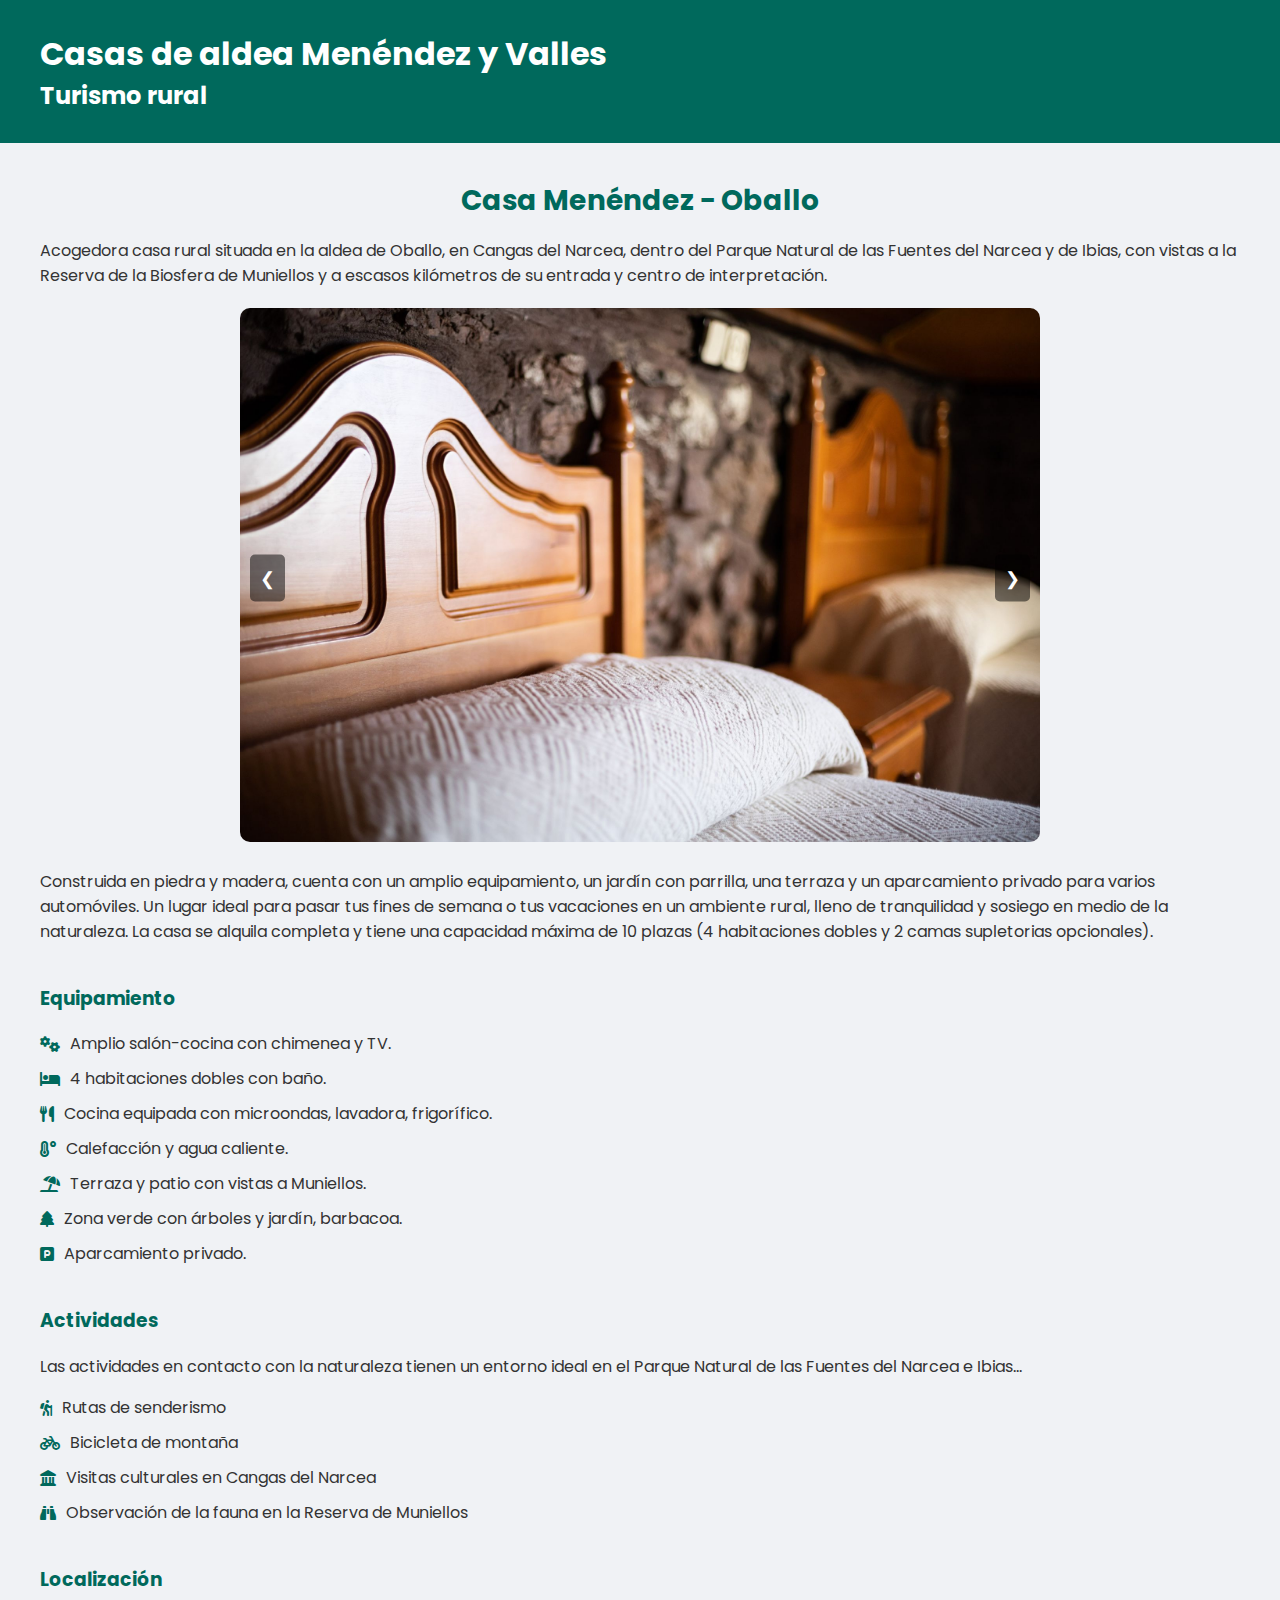
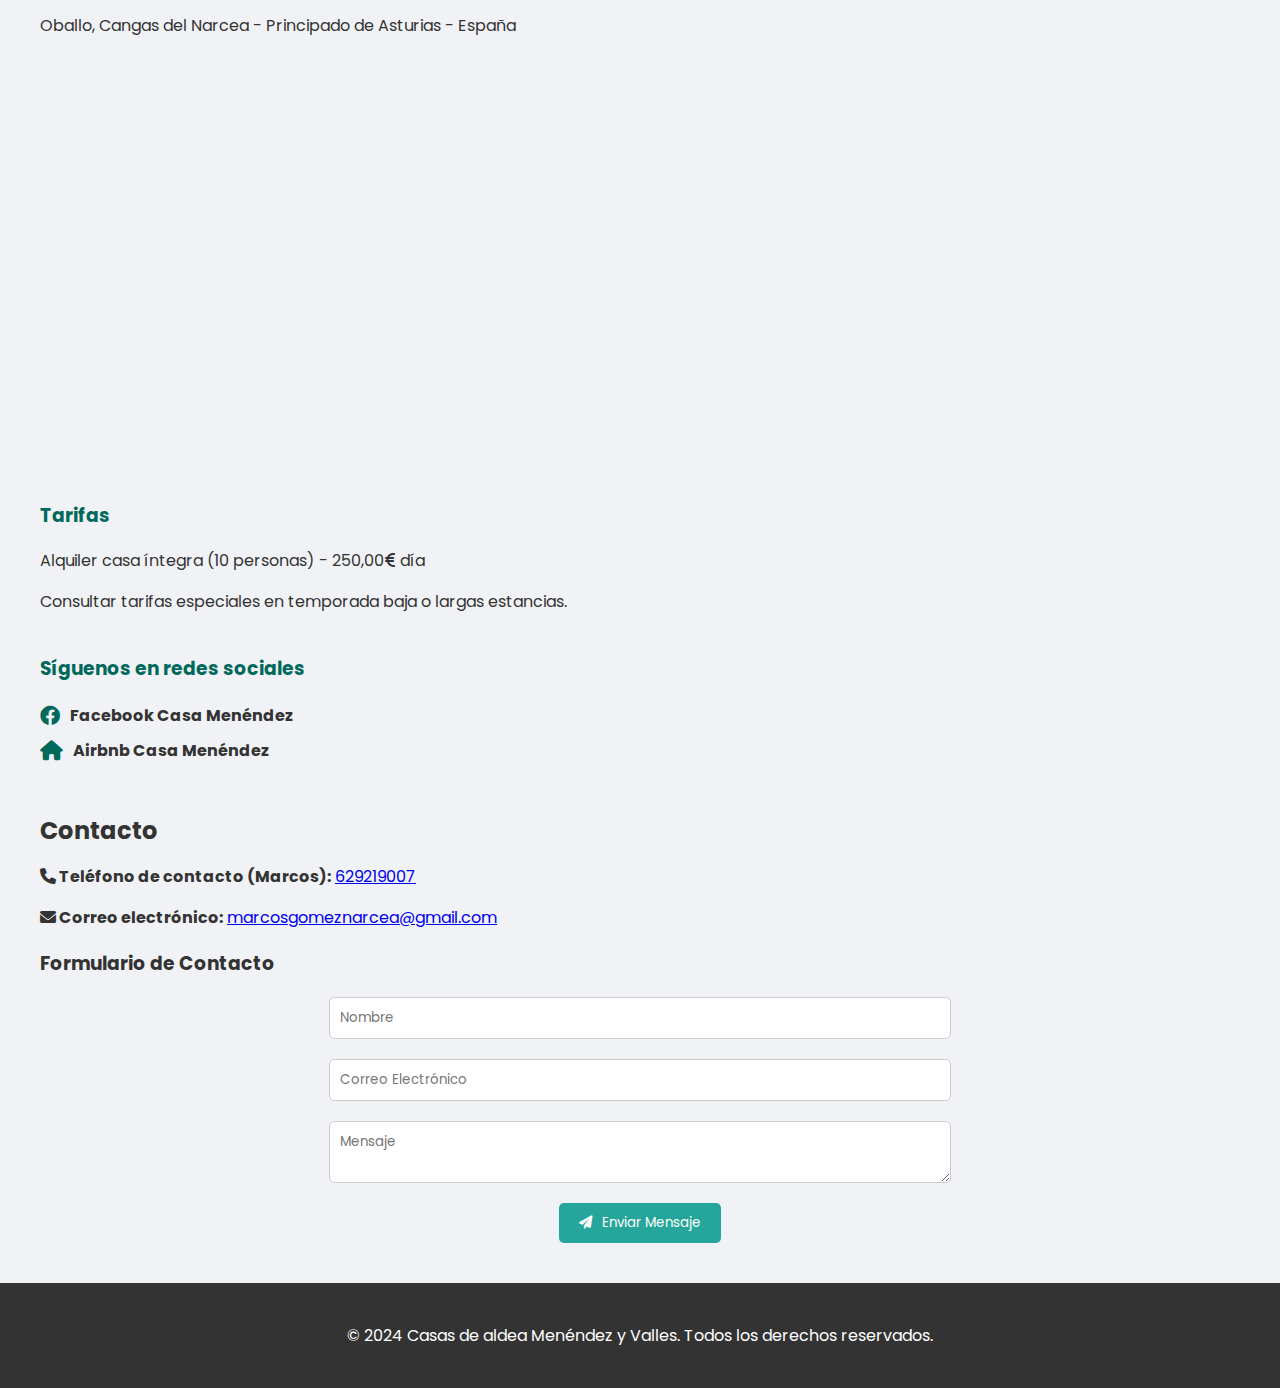
==== content.html @ 35667fd5 "fix" ====
<!DOCTYPE html>
<html lang="es">

<head>
    <meta charset="UTF-8">
    <meta name="viewport" content="width=device-width, initial-scale=1.0">
    <title>Casas de aldea Menéndez y Valles - Turismo rural</title>
    <meta name="description" content="Casas rurales para alquilar en Oballo y Villacibrán, en Cangas del Narcea. Disfruta de un ambiente rural con todas las comodidades.">
    <meta name="keywords" content="casa rural, Oballo, Villacibrán, Cangas del Narcea, alquiler rural, naturaleza, Asturias">
    <link rel="icon" href="favicon.png">
    <link href="https://fonts.googleapis.com/css2?family=Poppins:wght@400;700&display=swap" rel="stylesheet">
    <link href="https://cdnjs.cloudflare.com/ajax/libs/font-awesome/6.0.0-beta3/css/all.min.css" rel="stylesheet">
    <link rel="stylesheet" href="css/styles.css">
</head>

<body>
    <header>
        <div class="container">
            <div class="logo-container">
                <h1>Casas de aldea Menéndez y Valles</h1>
                <h2>Turismo rural</h2>
            </div>
            <div class="mobile-menu" id="mobile-menu">
                <div></div>
                <div></div>
                <div></div>
            </div>
            <nav>
                <ul id="menu-items">
                    <!-- El contenido del menú se gestionará dinámicamente en función de la casa seleccionada -->
                </ul>
            </nav>
        </div>
    </header>

    <main>
        <!-- Sección Casa Menéndez -->
        <div id="menendez" class="casa-section">
            <div class="container">
                <h2 id="menendez-title">Casa Menéndez - Oballo</h2>
                <div class="content-row">
                    <div class="text-column">
                        <p>Acogedora casa rural situada en la aldea de Oballo, en Cangas del Narcea, dentro del Parque Natural de las Fuentes del Narcea y de Ibias, con vistas a la Reserva de la Biosfera de Muniellos y a escasos kilómetros de su entrada y centro de interpretación.</p>
                    </div>
                </div>
                
                <div class="carousel">
                    <div class="carousel-container" id="carousel-container-menedez">
                        <!-- Aquí se generarán las imágenes del carrusel -->
                    </div>
                    <a class="prev" onclick="plusSlides(-1, 'carousel-container-menedez')">&#10094;</a>
                    <a class="next" onclick="plusSlides(1, 'carousel-container-menedez')">&#10095;</a>
                </div>
                
                <p>Construida en piedra y madera, cuenta con un amplio equipamiento, un jardín con parrilla, una terraza y un aparcamiento privado para varios automóviles. Un lugar ideal para pasar tus fines de semana o tus vacaciones en un ambiente rural, lleno de tranquilidad y sosiego en medio de la naturaleza. La casa se alquila completa y tiene una capacidad máxima de 10 plazas (4 habitaciones dobles y 2 camas supletorias opcionales).</p>
                
                <div id="menendez-equipamiento" class="features">
                    <h3>Equipamiento</h3>
                    <ul>
                        <li><i class="fas fa-cogs"></i> Amplio salón-cocina con chimenea y TV.</li>
                        <li><i class="fas fa-bed"></i> 4 habitaciones dobles con baño.</li>
                        <li><i class="fas fa-utensils"></i> Cocina equipada con microondas, lavadora, frigorífico.</li>
                        <li><i class="fas fa-temperature-high"></i> Calefacción y agua caliente.</li>
                        <li><i class="fas fa-umbrella-beach"></i> Terraza y patio con vistas a Muniellos.</li>
                        <li><i class="fas fa-tree"></i> Zona verde con árboles y jardín, barbacoa.</li>
                        <li><i class="fas fa-parking"></i> Aparcamiento privado.</li>
                    </ul>
                </div>

                <div id="menendez-actividades" class="activities">
                    <h3>Actividades</h3>
                    <p>Las actividades en contacto con la naturaleza tienen un entorno ideal en el Parque Natural de las Fuentes del Narcea e Ibias...</p>
                    <ul>
                        <li><i class="fas fa-hiking"></i> Rutas de senderismo</li>
                        <li><i class="fas fa-bicycle"></i> Bicicleta de montaña</li>
                        <li><i class="fas fa-landmark"></i> Visitas culturales en Cangas del Narcea</li>
                        <li><i class="fas fa-binoculars"></i> Observación de la fauna en la Reserva de Muniellos</li>
                    </ul>
                </div>

                <div id="menendez-localizacion" class="location">
                    <h3>Localización</h3>
                    <p>Oballo, Cangas del Narcea - Principado de Asturias - España</p>
                    <iframe src="https://www.google.com/maps/embed?pb=!1m18!1m12!1m3!1d2928.1229129235964!2d-6.751527024368169!3d43.05784231620326!2m3!1f0!2f0!3f0!3m2!1i1024!2i768!4f13.1!3m3!1m2!1s0xd303b3f39dcd737%3A0x3e4cf4392b2697a1!2sOballo%2C%2033800%20Cangas%20del%20Narcea%2C%20Asturias!5e0!3m2!1ses!2ses!4v1693117171398!5m2!1ses!2ses" width="100%" height="400" style="border:0;" allowfullscreen="" loading="lazy" referrerpolicy="no-referrer-when-downgrade"></iframe>
                </div>

                <div id="menendez-tarifas" class="tarifas">
                    <h3>Tarifas</h3>
                    <p>Alquiler casa íntegra (10 personas) - 250,00<i class="fas fa-euro-sign"></i> día</p>
                    <p>Consultar tarifas especiales en temporada baja o largas estancias.</p>
                </div>

                <div id="menendez-social" class="social-section">
                    <h3>Síguenos en redes sociales</h3>
                    <div class="social-icons">
                        <a href="https://www.facebook.com/share/HvLsZrA9XYrdtMqU/?mibextid=LQQJ4d" target="_blank"><i class="fab fa-facebook"></i> Facebook Casa Menéndez</a>
                        <a href="https://airbnb.com/h/menendezoballomuniellos" target="_blank"><i class="fas fa-home"></i> Airbnb Casa Menéndez</a>
                    </div>
                </div>

            </div>
        </div>

        <!-- Sección Casa Valles -->
        <div id="valles" class="casa-section" style="display: none;">
            <div class="container">
                <h2 id="valles-title">Casa Valles - Villacibrán</h2>
                <div class="content-row">
                    <div class="text-column">
                        <p>Acogedora casa rural situada en la aldea de Villacibrán...</p>
                    </div>
                </div>
                
                <div class="carousel">
                    <div class="carousel-container" id="carousel-container-valles">
                        <!-- Aquí se generarán las imágenes del carrusel -->
                    </div>
                    <a class="prev" onclick="plusSlides(-1, 'carousel-container-valles')">&#10094;</a>
                    <a class="next" onclick="plusSlides(1, 'carousel-container-valles')">&#10095;</a>
                </div>
                
                <p>Es un lugar ideal para pasar tus fines de semana de esquí...</p>

                <div id="valles-equipamiento" class="features">
                    <h3>Equipamiento</h3>
                    <ul>
                        <li><i class="fas fa-cogs"></i> Amplio salón-cocina con chimenea y TV.</li>
                        <li><i class="fas fa-bed"></i> 4 habitaciones dobles con baño.</li>
                        <li><i class="fas fa-utensils"></i> Cocina equipada con vitrocerámica, horno, frigorífico.</li>
                        <li><i class="fas fa-temperature-high"></i> Calefacción y agua caliente.</li>
                        <li><i class="fas fa-umbrella-beach"></i> Terraza y patio con vistas al Valle de Naviego.</li>
                        <li><i class="fas fa-tree"></i> Zona verde con árboles y jardín, barbacoa.</li>
                        <li><i class="fas fa-parking"></i> Aparcamiento privado y accesible para discapacitados.</li>
                    </ul>
                </div>

                <div id="valles-actividades" class="activities">
                    <h3>Actividades</h3>
                    <p>Las actividades en contacto con la naturaleza tienen un entorno ideal...</p>
                    <ul>
                        <li><i class="fas fa-hiking"></i> Rutas de senderismo</li>
                        <li><i class="fas fa-bicycle"></i> Bicicleta de montaña</li>
                        <li><i class="fas fa-landmark"></i> Visitas culturales en Cangas del Narcea</li>
                        <li><i class="fas fa-skiing"></i> Deportes de invierno en Leitariegos</li>
                    </ul>
                </div>

                <div id="valles-localizacion" class="location">
                    <h3>Localización</h3>
                    <p>Villacibrán, Cangas del Narcea - Principado de Asturias - España</p>
                    <iframe src="https://www.google.com/maps/embed?pb=!1m18!1m12!1m3!1d2928.086640396992!2d-6.650525724368219!3d43.06185461619382!2m3!1f0!2f0!3f0!3m2!1i1024!2i768!4f13.1!3m3!1m2!1s0xd30395ec9f173d9%3A0x8bb4b17183cb2cc8!2sVillacibr%C3%A1n%2C%2033800%20Cangas%20del%20Narcea%2C%20Asturias!5e0!3m2!1ses!2ses!4v1693117171398!5m2!1ses!2ses" width="100%" height="400" style="border:0;" allowfullscreen="" loading="lazy" referrerpolicy="no-referrer-when-downgrade"></iframe>
                </div>

                <div id="valles-tarifas" class="tarifas">
                    <h3>Tarifas</h3>
                    <p>Alquiler casa íntegra (10 personas) - 250,00<i class="fas fa-euro-sign"></i> día</p>
                    <p>Consultar tarifas especiales en temporada baja o largas estancias.</p>
                </div>

                <div id="valles-social" class="social-section">
                    <h3>Síguenos en redes sociales</h3>
                    <div class="social-icons">
                        <a href="https://www.facebook.com/profile.php?id=61551679962086" target="_blank"><i class="fab fa-facebook"></i> Facebook Casa Valles</a>
                        <a href="https://airbnb.com/h/vallescangasdelnarcealeitariegos" target="_blank"><i class="fas fa-home"></i> Airbnb Casa Valles</a>
                    </div>
                </div>

            </div>
        </div>

        <!-- Sección de Contacto -->
        <section id="contacto" class="section">
            <div class="container">
                <h2>Contacto</h2>
                <p><strong><i class="fas fa-phone"></i> Teléfono de contacto (Marcos):</strong> 
                    <a href="tel:+34629219007">629219007</a>
                </p>
                <p><strong><i class="fas fa-envelope"></i> Correo electrónico:</strong> 
                    <a href="mailto:marcosgomeznarcea@gmail.com">marcosgomeznarcea@gmail.com</a>
                </p>
                <h3>Formulario de Contacto</h3>
                <form action="https://formspree.io/f/marcosgomeznarcea@gmail.com" method="POST" class="contact-form">
                    <input type="text" name="name" placeholder="Nombre" required>
                    <input type="email" name="email" placeholder="Correo Electrónico" required>
                    <textarea name="message" placeholder="Mensaje" required></textarea>
                    <button type="submit" class="btn"><i class="fas fa-paper-plane"></i> Enviar Mensaje</button>
                </form>
            </div>
        </section>
    </main>

    <footer class="footer">
        <div class="container">
            <p>&copy; 2024 Casas de aldea Menéndez y Valles. Todos los derechos reservados.</p>
        </div>
    </footer>

    <script src="js/script.js"></script>
</body>

</html>
---- css/styles.css ----
/* General styles */
body {
    font-family: 'Poppins', sans-serif;
    background-color: #f0f2f5;
    color: #333;
    margin: 0;
    padding: 0;
}

.container {
    max-width: 1200px;
    margin: 0 auto;
    padding: 20px;
}

/* Header */
header {
    background-color: #00695c;
    color: white;
    padding: 10px 0;
    position: fixed;
    width: 100%;
    top: 0;
    z-index: 1000;
}

header .container {
    display: flex;
    justify-content: space-between;
    align-items: center;
}

.logo-container {
    text-align: left;
    flex: 1;
}

h1 {
    font-size: 32px; /* Tamaño más grande para h1 en versión desktop */
    margin: 0;
}

h2 {
    font-size: 24px; /* Tamaño más pequeño para h2 en versión desktop */
    margin: 0;
}

.logo {
    max-height: 50px;
    margin-bottom: 0;
}

header nav {
    flex: 1;
    display: flex;
    justify-content: flex-end;
}

header nav ul {
    list-style: none;
    display: flex;
    margin: 0;
    padding: 0;
}

header nav ul li {
    margin-left: 20px;
}

header nav ul li a {
    color: white;
    text-decoration: none;
    font-weight: bold;
}

/* Mobile menu */
.mobile-menu {
    display: none;
    flex-direction: column;
    cursor: pointer;
}

.mobile-menu div {
    width: 25px;
    height: 3px;
    background-color: white;
    margin: 4px 0;
}

/* Casa Section */
.casa-section {
    margin-top: 160px;
    scroll-margin-top: 80px;
}

.casa-section h2 {
    text-align: center;
    font-size: 28px;
    color: #00695c;
}

.casa-section .logo {
    display: block;
    margin: 0 auto;
}

.features,
.activities,
.location,
.tarifas {
    margin-top: 40px;
}

.features h3,
.activities h3,
.location h3,
.tarifas h3 {
    color: #00695c;
    text-align: left;
}

.features ul,
.activities ul {
    list-style: none;
    padding: 0;
}

.features ul li,
.activities ul li {
    margin-bottom: 10px;
    display: flex;
    align-items: center;
}

.features ul li i,
.activities ul li i {
    margin-right: 10px;
    color: #00695c;
}

/* Carousel */
.carousel {
    display: flex;
    justify-content: center;
    align-items: center;
    position: relative;
    width: 100%;
    max-width: 800px;
    margin: 20px auto;
    overflow: hidden;
}

.carousel-container {
    display: flex;
    transition: transform 0.5s ease;
}

.carousel-slide {
    min-width: 100%;
    transition: opacity 0.5s ease;
    text-align: center;
}

.carousel-image {
    width: 100%;
    height: auto;
    border-radius: 10px;
    cursor: pointer;
}

.carousel-image.fullscreen {
    width: auto;
    height: auto;
    max-width: 90%;
    max-height: 90vh;
    position: fixed;
    top: 50%;
    left: 50%;
    transform: translate(-50%, -50%);
    z-index: 10000;
    background-color: rgba(0, 0, 0, 0.9);
    padding: 20px;
    border-radius: 10px;
}

.prev, .next {
    position: absolute;
    top: 50%;
    transform: translateY(-50%);
    background-color: rgba(0, 0, 0, 0.5);
    color: white;
    border: none;
    padding: 10px;
    cursor: pointer;
    border-radius: 5px;
    font-size: 18px;
}

.prev:hover, .next:hover {
    background-color: rgba(0, 0, 0, 0.8);
}

.prev {
    left: 10px;
}

.next {
    right: 10px;
}

/* Contact Form */
.contact-form {
    max-width: 600px;
    margin: 0 auto;
    display: flex;
    flex-direction: column;
    align-items: center;
}

.contact-form input,
.contact-form textarea {
    width: 100%;
    padding: 10px;
    margin-bottom: 20px;
    border: 1px solid #ccc;
    border-radius: 5px;
    font-family: 'Poppins', sans-serif;
}

.contact-form button {
    background-color: #26a69a;
    color: white;
    padding: 10px 20px;
    border: none;
    border-radius: 5px;
    cursor: pointer;
    display: inline-flex;
    align-items: center;
    font-family: 'Poppins', sans-serif;
    transition: background-color 0.3s;
}

.contact-form button i {
    margin-right: 10px;
}

.contact-form button:hover {
    background-color: #80cbc4;
}

/* Footer */
.footer {
    background-color: #333;
    color: white;
    text-align: center;
    padding: 20px 0;
    margin-top: 20px;
}

.footer p {
    margin: 0;
}

/* Redes Sociales */
.social-section {
    margin-top: 40px;
}

.social-section h3 {
    color: #00695c;
    text-align: left;
    margin-bottom: 20px;
}

.social-icons {
    display: flex;
    flex-direction: column;
    align-items: flex-start;
}

.social-icons a {
    display: inline-flex;
    align-items: center;
    color: #333;
    text-decoration: none;
    margin-bottom: 10px;
    font-weight: bold;
    font-size: 16px;
}

.social-icons a i {
    font-size: 20px;
    margin-right: 10px;
    color: #00695c;
}

.social-icons a:hover i {
    color: #004d40;
}

/* Responsive Design */
@media (max-width: 768px) {

    h1 {
        font-size: 20px; /* Tamaño de fuente para h1 */
        margin-top: 0; /* Elimina el margen superior */
        padding-top: 0px; /* Reduce el padding superior */
    }

    h2 {
        font-size: 17px; /* Tamaño de fuente para h2 */
        margin-top: 0px; /* Reducir margen superior */
        margin-bottom: 5px; /* Reducir margen inferior */
    }
    .casa-section h2 {
        font-size: 25px;
    }

    .container {
        padding-top: 20px; /* Ajusta el padding-top si es necesario */
    }

    .casa-section {
        margin-top: 200px; /* Ajusta el margen superior de las secciones para evitar superposición */
    }

    .mobile-menu {
        display: flex;
    }

    header .container {
        flex-direction: column;
        align-items: flex-start;
    }

    header nav ul {
        display: none;
        flex-direction: column;
        width: 100%;
        background-color: #004d40;
        padding: 10px 0;
    }

    header.nav-active nav ul {
        display: flex;
    }

    header nav ul li {
        margin-left: 0;
        text-align: left;
        padding: 10px 20px;
    }

    header.nav-active {
        background-color: rgba(0, 0, 0, 0.8);
    }

    header.nav-active nav ul li a {
        color: white;
    }

    /* Aumenta el espacio superior en la versión móvil para evitar que los títulos se solapen con el menú */
    .casa-section {
        margin-top: 180px;
    }

    /* Ajuste para el h3 de la sección de contacto */
    .section h3 {
        color: #00695c;
        text-align: left;
        margin-top: 40px;
    }

    /* Padding bottom para la sección de contacto */
    #contacto {
        padding-bottom: 40px; /* Añade espacio en la parte inferior de la sección */
    }

    /* Redes Sociales */
    .social-icons {
        flex-direction: column;
        align-items: flex-start;
    }
}
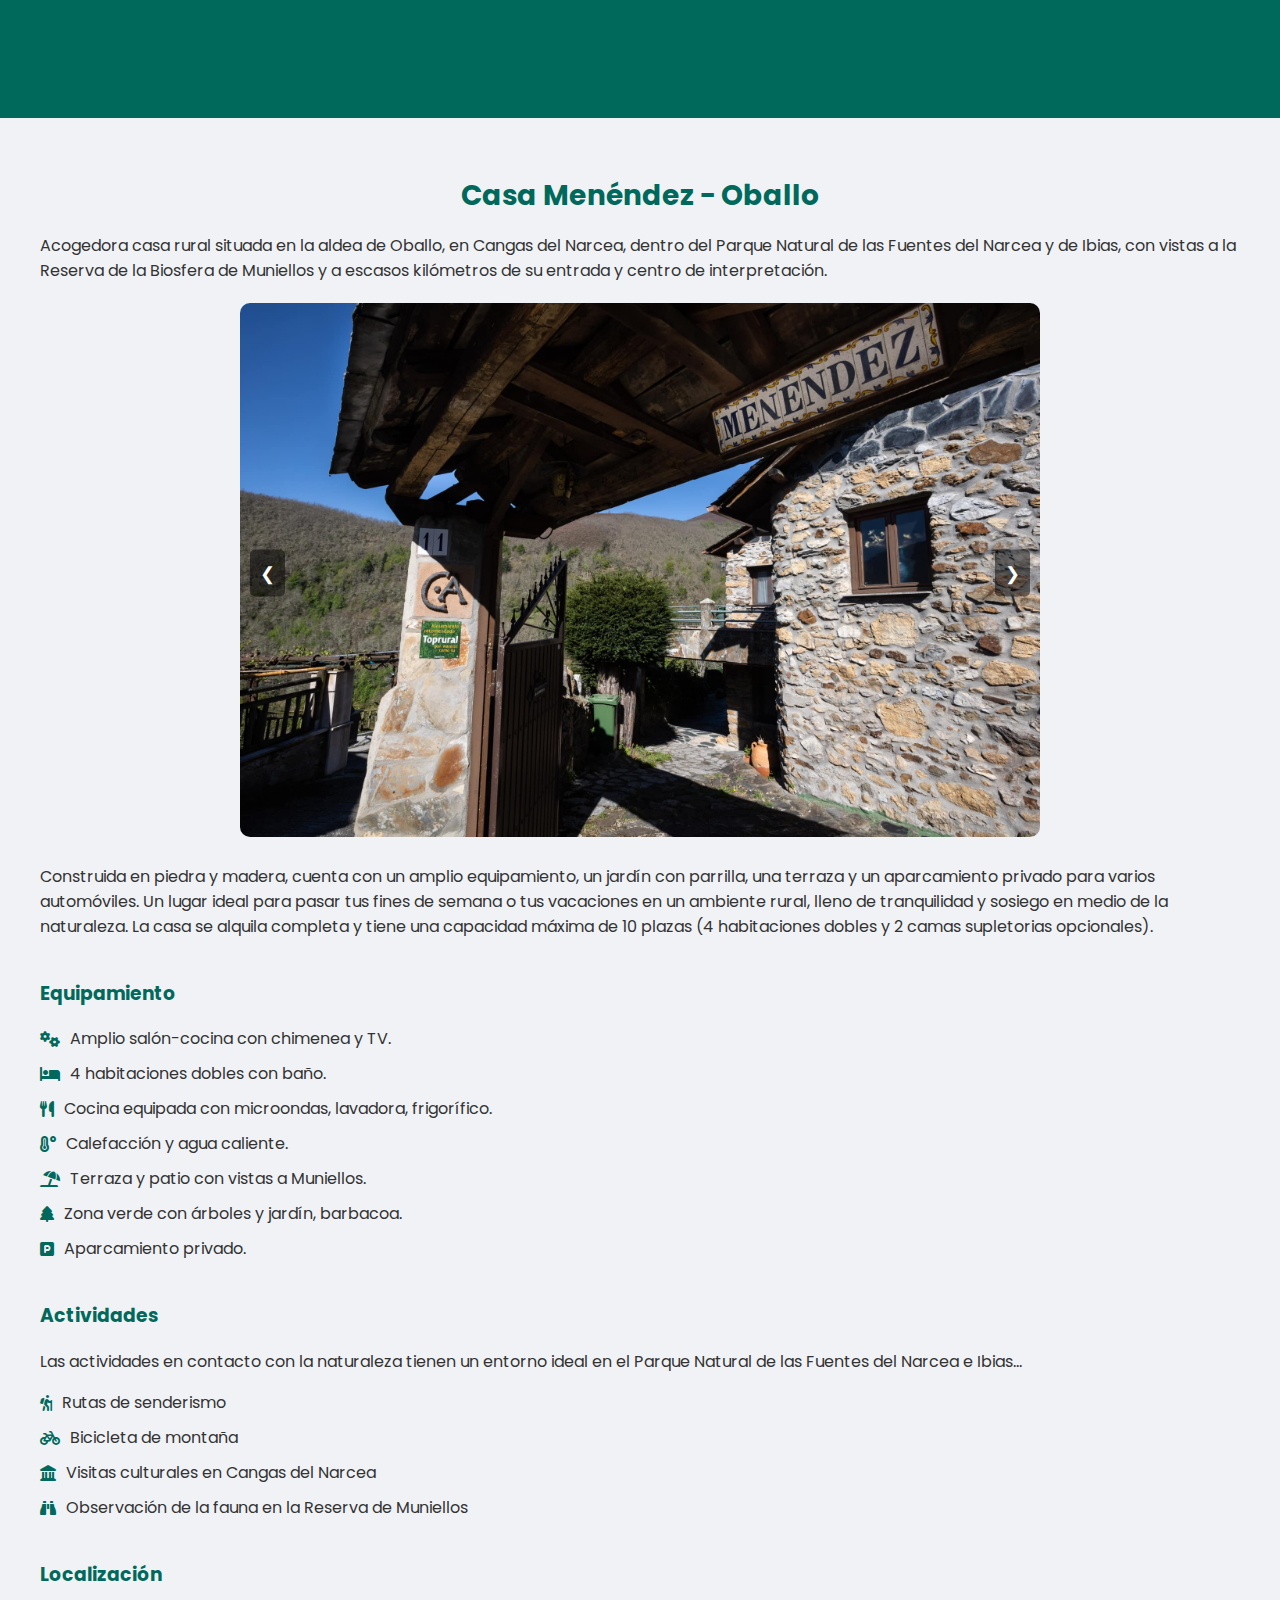
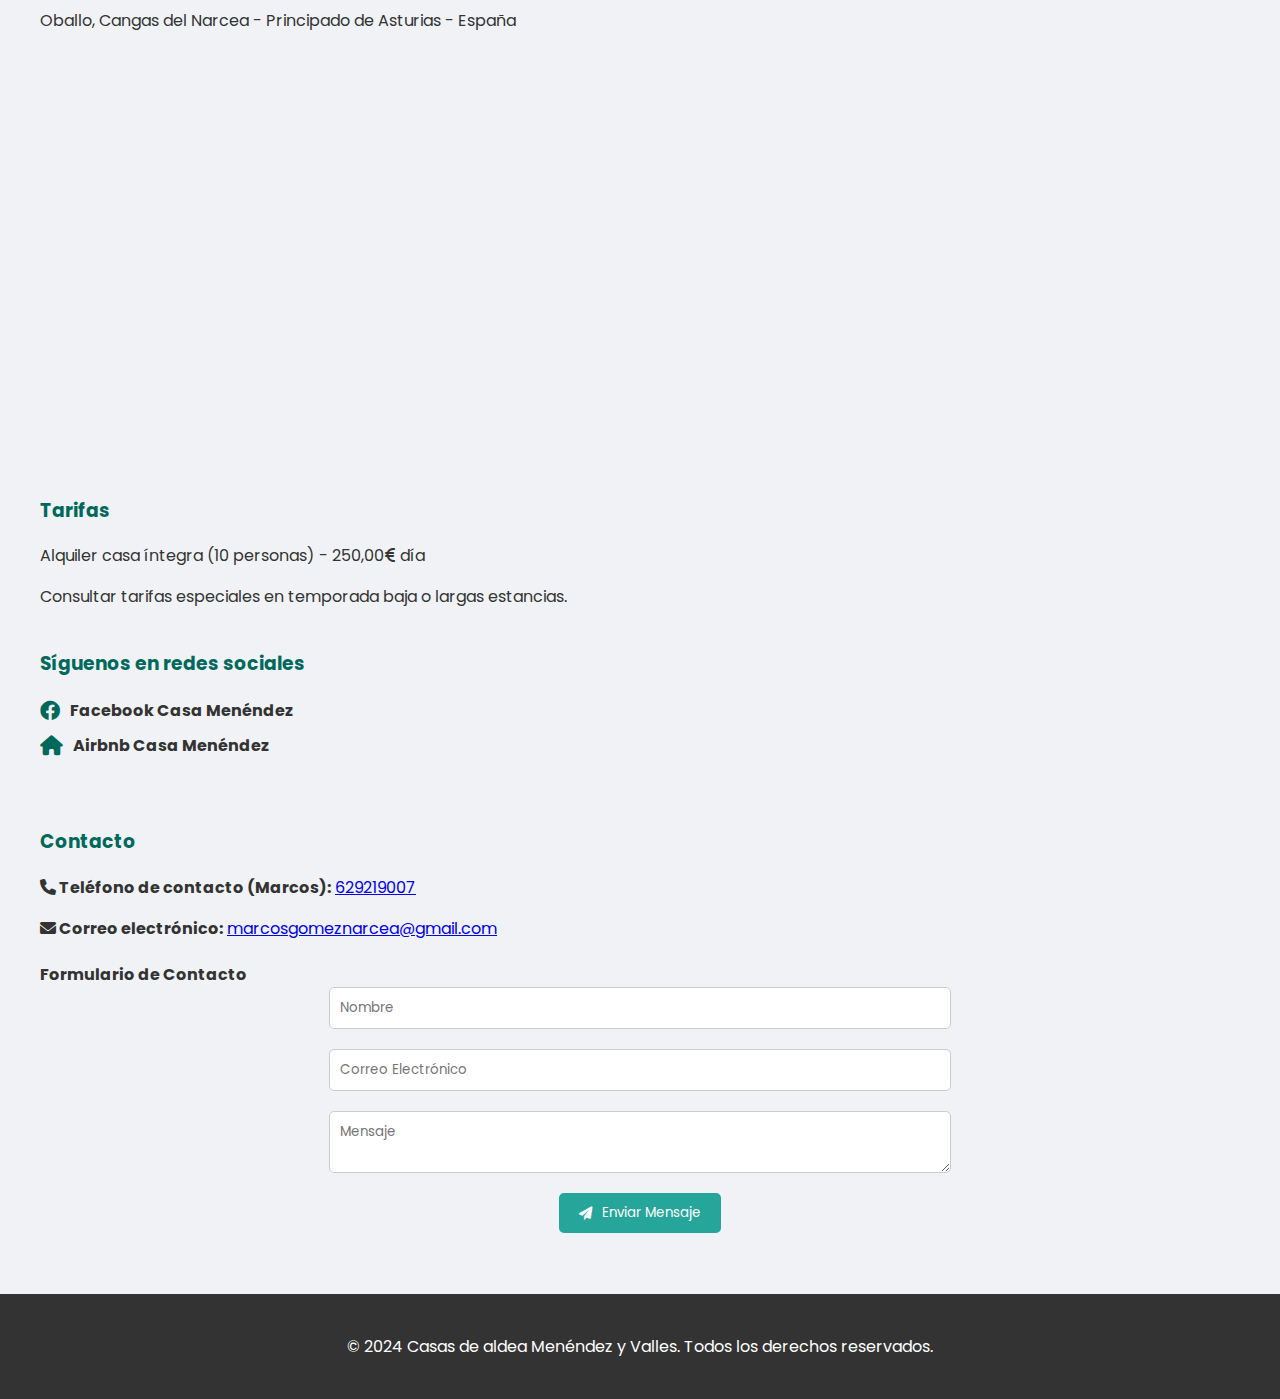
==== commit 4d7ebf5e: "fix" ====
--- a/content.html
+++ b/content.html
@@ -15,6 +15,12 @@
 
 <body>
     <header>
+        <div class="video-container">
+            <video autoplay muted loop playsinline>
+                <source src="fondo.mp4" type="video/mp4">
+                Your browser does not support the video tag.
+            </video>
+        </div>
         <div class="container">
             <div class="logo-container">
                 <h1>Casas de aldea Menéndez y Valles</h1>
@@ -32,6 +38,7 @@
             </nav>
         </div>
     </header>
+    
 
     <main>
         <!-- Sección Casa Menéndez -->
@@ -171,14 +178,14 @@
         <!-- Sección de Contacto -->
         <section id="contacto" class="section">
             <div class="container">
-                <h2>Contacto</h2>
+                <h3>Contacto</h3>
                 <p><strong><i class="fas fa-phone"></i> Teléfono de contacto (Marcos):</strong> 
                     <a href="tel:+34629219007">629219007</a>
                 </p>
                 <p><strong><i class="fas fa-envelope"></i> Correo electrónico:</strong> 
                     <a href="mailto:marcosgomeznarcea@gmail.com">marcosgomeznarcea@gmail.com</a>
                 </p>
-                <h3>Formulario de Contacto</h3>
+                <h4>Formulario de Contacto</h>
                 <form action="https://formspree.io/f/marcosgomeznarcea@gmail.com" method="POST" class="contact-form">
                     <input type="text" name="name" placeholder="Nombre" required>
                     <input type="email" name="email" placeholder="Correo Electrónico" required>
--- a/css/styles.css
+++ b/css/styles.css
@@ -17,7 +17,7 @@
 header {
     background-color: #00695c;
     color: white;
-    padding: 10px 0;
+    padding: 5px 0; /* Reducido el padding superior e inferior */
     position: fixed;
     width: 100%;
     top: 0;
@@ -26,34 +26,34 @@
 
 header .container {
     display: flex;
-    justify-content: space-between;
-    align-items: center;
+    justify-content: flex-start; /* Alinea el contenido al inicio */
+    align-items: flex-start; /* Alinea los elementos en la parte superior */
+    padding: 0 20px; /* Añade padding lateral para separar el menú del borde */
 }
 
 .logo-container {
     text-align: left;
-    flex: 1;
+    flex: 2; /* Aumenta el espacio para el logo */
+    margin-top: 10px; /* Añade margen superior al logo */
 }
 
 h1 {
-    font-size: 32px; /* Tamaño más grande para h1 en versión desktop */
+    font-size: 28px; /* Disminuye el tamaño del h1 */
     margin: 0;
 }
 
 h2 {
-    font-size: 24px; /* Tamaño más pequeño para h2 en versión desktop */
+    font-size: 20px; /* Disminuye el tamaño del h2 */
     margin: 0;
-}
-
-.logo {
-    max-height: 50px;
-    margin-bottom: 0;
+    margin-top: 5px; /* Añade margen superior */
 }
 
 header nav {
-    flex: 1;
+    flex: 3; /* Reduce el espacio del menú para dar más espacio al logo */
     display: flex;
     justify-content: flex-end;
+    align-items: flex-start;
+    margin-top: 5px; /* Añade margen superior al menú */
 }
 
 header nav ul {
@@ -64,13 +64,14 @@
 }
 
 header nav ul li {
-    margin-left: 20px;
+    margin-left: 15px; /* Reduce el espacio entre elementos del menú */
 }
 
 header nav ul li a {
     color: white;
     text-decoration: none;
     font-weight: bold;
+    font-size: small;
 }
 
 /* Mobile menu */
@@ -89,7 +90,7 @@
 
 /* Casa Section */
 .casa-section {
-    margin-top: 160px;
+    margin-top: 150px; /* Ajuste del margen superior para más espacio */
     scroll-margin-top: 80px;
 }
 
@@ -298,30 +299,35 @@
     color: #004d40;
 }
 
+.container h3{
+    color: #00695c;
+    text-align: left;
+}
+
 /* Responsive Design */
 @media (max-width: 768px) {
 
     h1 {
-        font-size: 20px; /* Tamaño de fuente para h1 */
-        margin-top: 0; /* Elimina el margen superior */
-        padding-top: 0px; /* Reduce el padding superior */
+        font-size: 20px;
+        margin-top: 0;
+        padding-top: 0px;
     }
 
     h2 {
-        font-size: 17px; /* Tamaño de fuente para h2 */
-        margin-top: 0px; /* Reducir margen superior */
-        margin-bottom: 5px; /* Reducir margen inferior */
+        font-size: 17px;
+        margin-top: 0px;
+        margin-bottom: 5px;
     }
     .casa-section h2 {
         font-size: 25px;
     }
 
     .container {
-        padding-top: 20px; /* Ajusta el padding-top si es necesario */
+        padding-top: 20px;
     }
 
     .casa-section {
-        margin-top: 200px; /* Ajusta el margen superior de las secciones para evitar superposición */
+        margin-top: 200px;
     }
 
     .mobile-menu {
@@ -359,26 +365,120 @@
         color: white;
     }
 
-    /* Aumenta el espacio superior en la versión móvil para evitar que los títulos se solapen con el menú */
     .casa-section {
         margin-top: 180px;
     }
 
-    /* Ajuste para el h3 de la sección de contacto */
     .section h3 {
         color: #00695c;
         text-align: left;
         margin-top: 40px;
     }
 
-    /* Padding bottom para la sección de contacto */
     #contacto {
-        padding-bottom: 40px; /* Añade espacio en la parte inferior de la sección */
-    }
-
-    /* Redes Sociales */
+        padding-bottom: 40px;
+    }
+
+    .container h3{
+        color: #00695c;
+        text-align: left;
+    }
+
     .social-icons {
         flex-direction: column;
         align-items: flex-start;
     }
 }
+
+@keyframes fadeInLeft {
+    0% {
+        opacity: 0;
+        transform: translateX(-100px) scale(0.8);
+    }
+    100% {
+        opacity: 1;
+        transform: translateX(0) scale(1);
+    }
+}
+
+.logo-container h1 {
+    animation: fadeInLeft 1.5s ease-in-out forwards;
+    opacity: 0; /* Inicia la animación con el texto invisible */
+}
+
+@media (max-width: 768px) {
+    .logo-container h1 {
+        font-size: 20px;
+        animation: fadeInLeft 1s ease-in-out forwards; /* Ajuste para dispositivos móviles */
+    }
+}
+
+
+@keyframes fadeInRight {
+    0% {
+        opacity: 0;
+        transform: translateX(100px) scale(0.8);
+    }
+    100% {
+        opacity: 1;
+        transform: translateX(0) scale(1);
+    }
+}
+
+.logo-container h2 {
+    animation: fadeInRight 1.5s ease-in-out forwards;
+    opacity: 0; /* Inicia la animación con el texto invisible */
+    animation-delay: 0.5s; /* Retardo para que aparezca después de 'Casas de aldea Menéndez' */
+}
+
+@media (max-width: 768px) {
+    .logo-container h2 {
+        font-size: 16px;
+        animation: fadeInRight 1s ease-in-out forwards;
+    }
+}
+
+/* Header */
+header {
+    background-color: #00695c;
+    color: white;
+    padding: 5px 0;
+    position: fixed;
+    width: 100%;
+    top: 0;
+    z-index: 1000;
+    height: 12vh; /* Ajuste de la altura del header */
+    overflow: hidden; /* Para ocultar cualquier desbordamiento */
+}
+
+.video-container {
+    position: absolute;
+    top: 0;
+    left: 0;
+    height: 100%;
+    width: 100%;
+    overflow: hidden; /* Asegura que el video no se desborde */
+    z-index: -1; /* Para que el video esté detrás del contenido */
+}
+
+.video-container video {
+    position: absolute;
+    top: 50%;
+    left: 50%;
+    min-width: 100%;
+    min-height: 100%;
+    width: auto;
+    height: auto;
+    transform: translate(-50%, -50%);
+}
+
+
+/* Para asegurar que el contenido del header se ve bien sobre el video */
+header .container {
+    position: relative;
+    z-index: 2; /* Coloca el contenido sobre el video */
+    display: flex;
+    justify-content: flex-start; /* Alinea el contenido al inicio */
+    align-items: flex-start; /* Alinea los elementos en la parte superior */
+    padding: 0 20px; /* Añade padding lateral para separar el menú del borde */
+}
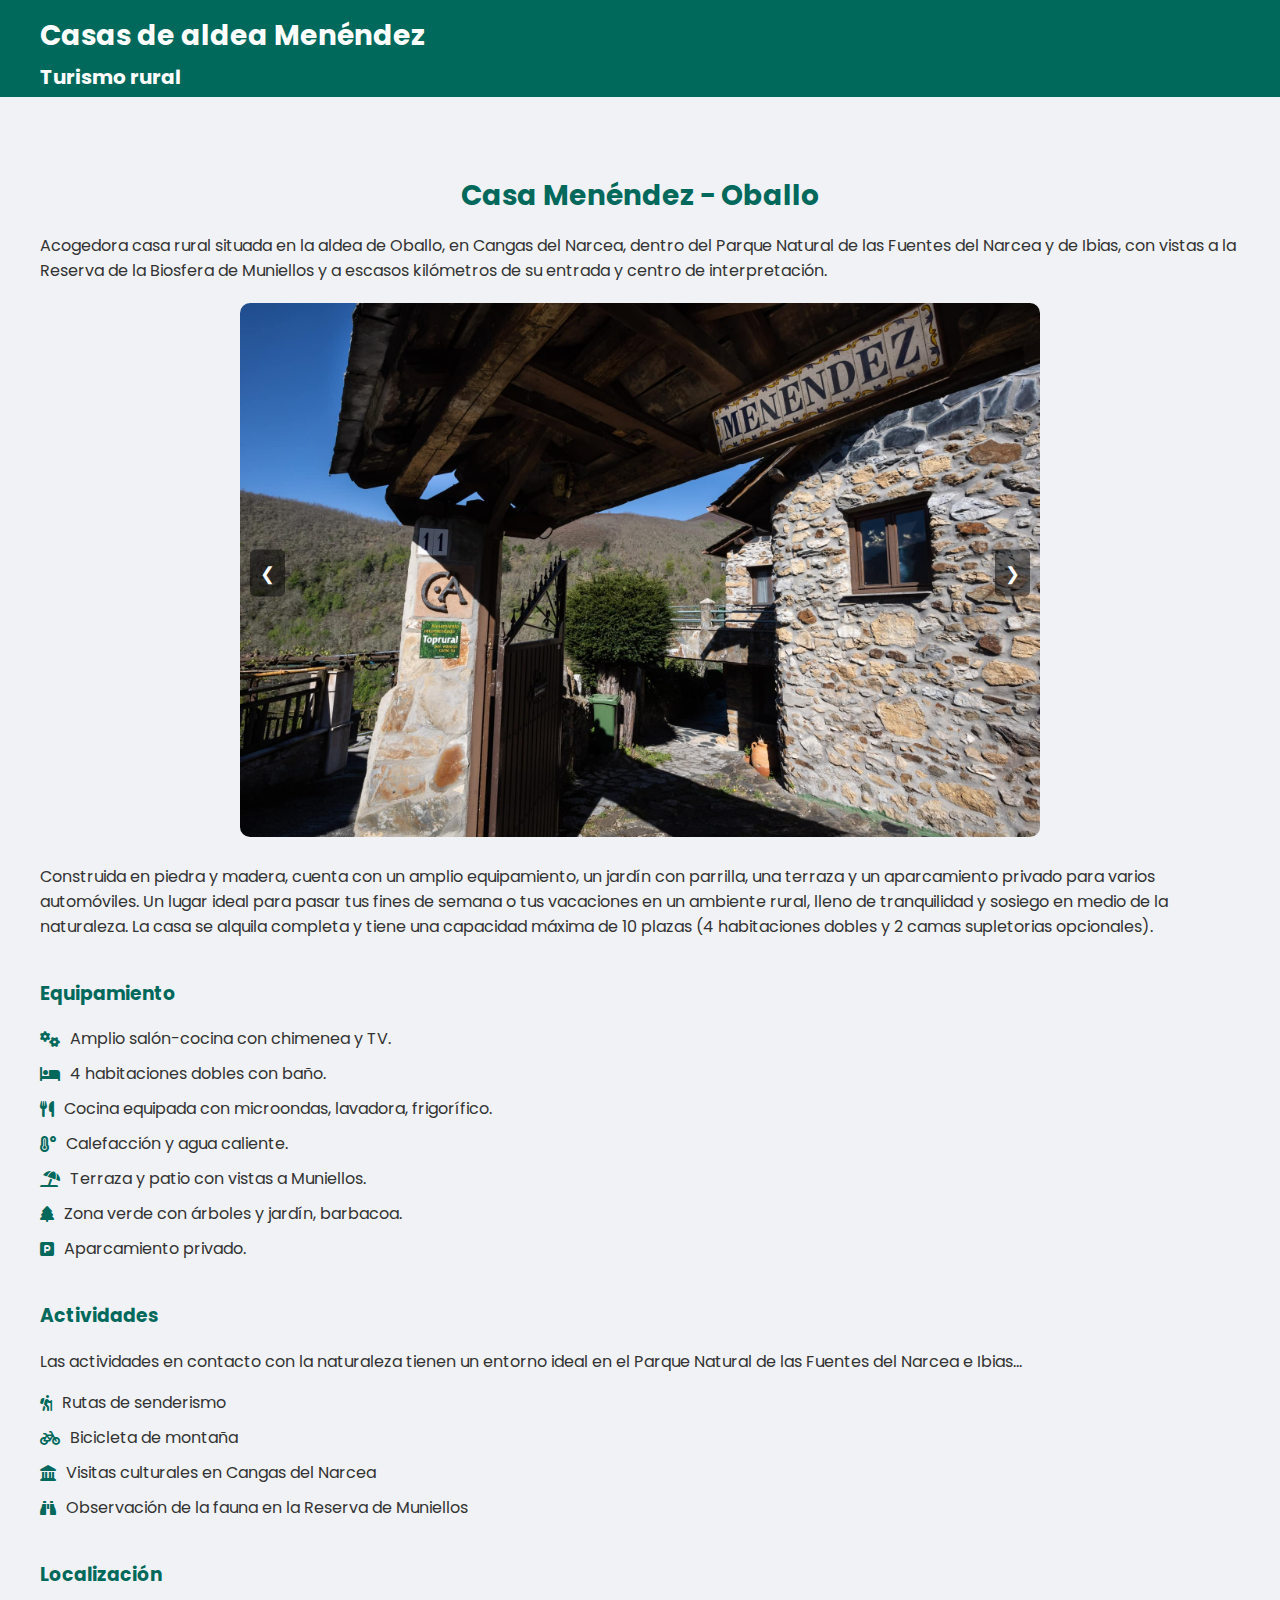
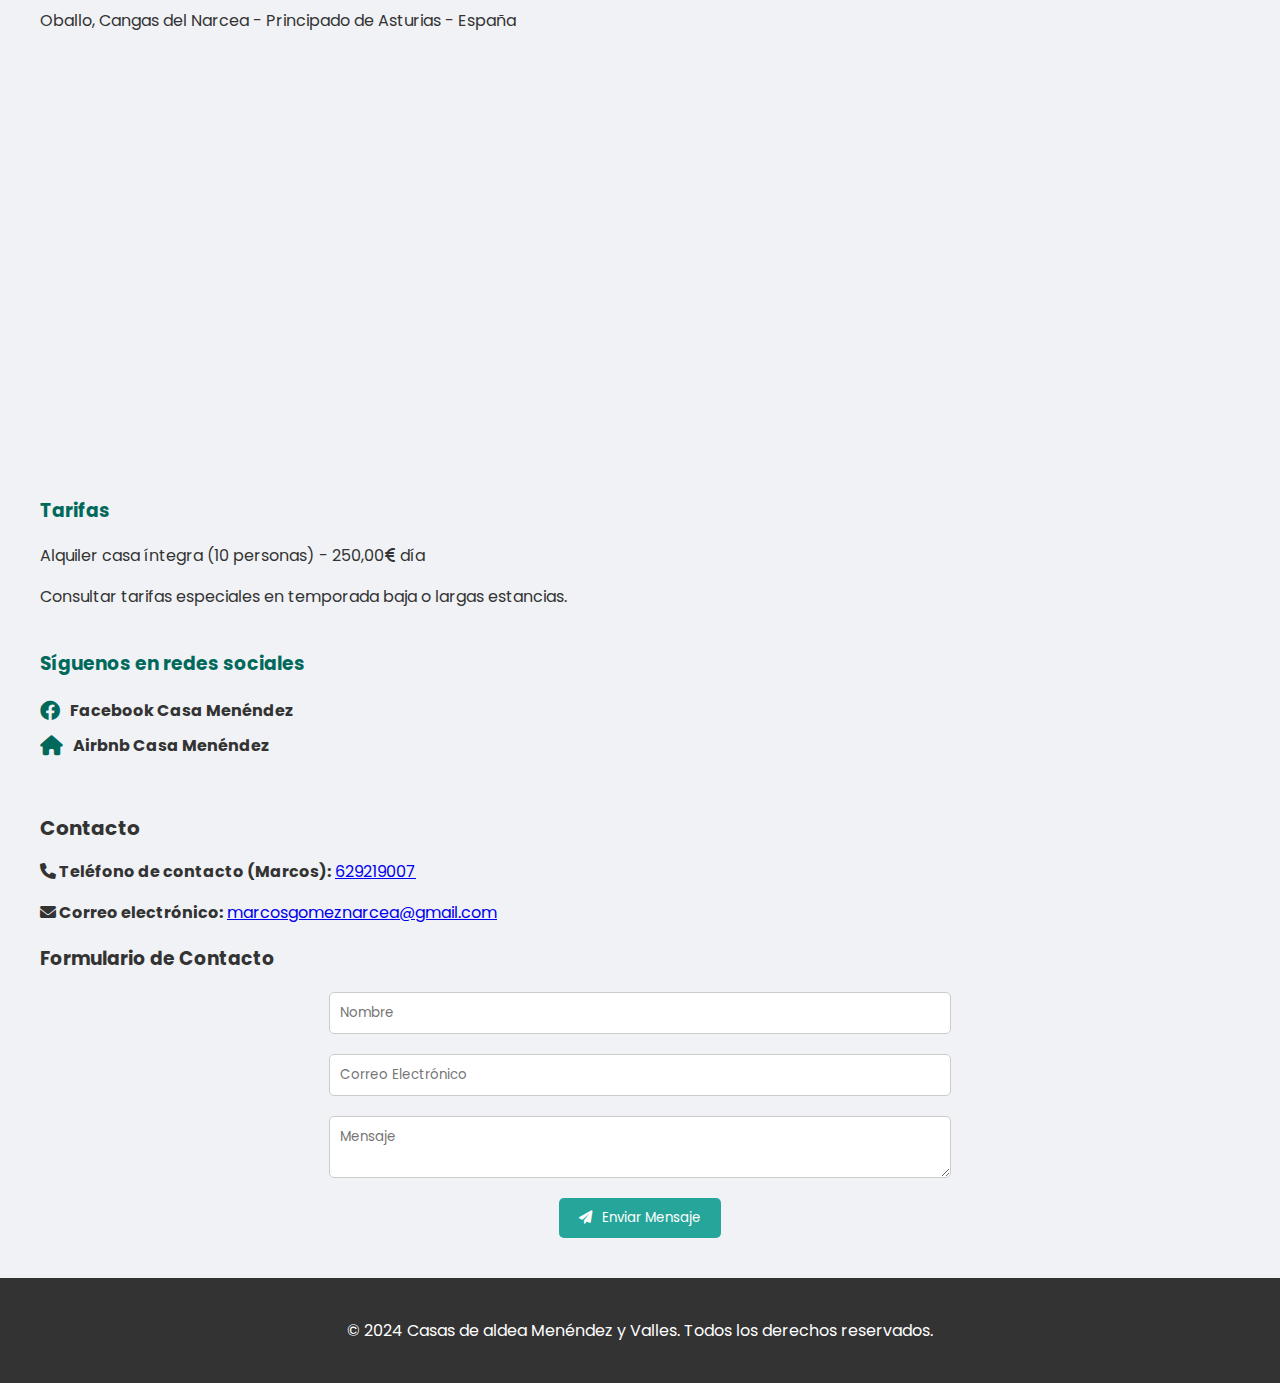
==== commit aed201b6: "First stable version" ====
--- a/content.html
+++ b/content.html
@@ -1,3 +1,4 @@
+
 <!DOCTYPE html>
 <html lang="es">
 
@@ -15,12 +16,6 @@
 
 <body>
     <header>
-        <div class="video-container">
-            <video autoplay muted loop playsinline>
-                <source src="fondo.mp4" type="video/mp4">
-                Your browser does not support the video tag.
-            </video>
-        </div>
         <div class="container">
             <div class="logo-container">
                 <h1>Casas de aldea Menéndez y Valles</h1>
@@ -38,7 +33,6 @@
             </nav>
         </div>
     </header>
-    
 
     <main>
         <!-- Sección Casa Menéndez -->
@@ -178,14 +172,14 @@
         <!-- Sección de Contacto -->
         <section id="contacto" class="section">
             <div class="container">
-                <h3>Contacto</h3>
+                <h2>Contacto</h2>
                 <p><strong><i class="fas fa-phone"></i> Teléfono de contacto (Marcos):</strong> 
                     <a href="tel:+34629219007">629219007</a>
                 </p>
                 <p><strong><i class="fas fa-envelope"></i> Correo electrónico:</strong> 
                     <a href="mailto:marcosgomeznarcea@gmail.com">marcosgomeznarcea@gmail.com</a>
                 </p>
-                <h4>Formulario de Contacto</h>
+                <h3>Formulario de Contacto</h3>
                 <form action="https://formspree.io/f/marcosgomeznarcea@gmail.com" method="POST" class="contact-form">
                     <input type="text" name="name" placeholder="Nombre" required>
                     <input type="email" name="email" placeholder="Correo Electrónico" required>
--- a/css/styles.css
+++ b/css/styles.css
@@ -299,11 +299,6 @@
     color: #004d40;
 }
 
-.container h3{
-    color: #00695c;
-    text-align: left;
-}
-
 /* Responsive Design */
 @media (max-width: 768px) {
 
@@ -379,106 +374,8 @@
         padding-bottom: 40px;
     }
 
-    .container h3{
-        color: #00695c;
-        text-align: left;
-    }
-
     .social-icons {
         flex-direction: column;
         align-items: flex-start;
     }
-}
-
-@keyframes fadeInLeft {
-    0% {
-        opacity: 0;
-        transform: translateX(-100px) scale(0.8);
-    }
-    100% {
-        opacity: 1;
-        transform: translateX(0) scale(1);
-    }
-}
-
-.logo-container h1 {
-    animation: fadeInLeft 1.5s ease-in-out forwards;
-    opacity: 0; /* Inicia la animación con el texto invisible */
-}
-
-@media (max-width: 768px) {
-    .logo-container h1 {
-        font-size: 20px;
-        animation: fadeInLeft 1s ease-in-out forwards; /* Ajuste para dispositivos móviles */
-    }
-}
-
-
-@keyframes fadeInRight {
-    0% {
-        opacity: 0;
-        transform: translateX(100px) scale(0.8);
-    }
-    100% {
-        opacity: 1;
-        transform: translateX(0) scale(1);
-    }
-}
-
-.logo-container h2 {
-    animation: fadeInRight 1.5s ease-in-out forwards;
-    opacity: 0; /* Inicia la animación con el texto invisible */
-    animation-delay: 0.5s; /* Retardo para que aparezca después de 'Casas de aldea Menéndez' */
-}
-
-@media (max-width: 768px) {
-    .logo-container h2 {
-        font-size: 16px;
-        animation: fadeInRight 1s ease-in-out forwards;
-    }
-}
-
-/* Header */
-header {
-    background-color: #00695c;
-    color: white;
-    padding: 5px 0;
-    position: fixed;
-    width: 100%;
-    top: 0;
-    z-index: 1000;
-    height: 12vh; /* Ajuste de la altura del header */
-    overflow: hidden; /* Para ocultar cualquier desbordamiento */
-}
-
-.video-container {
-    position: absolute;
-    top: 0;
-    left: 0;
-    height: 100%;
-    width: 100%;
-    overflow: hidden; /* Asegura que el video no se desborde */
-    z-index: -1; /* Para que el video esté detrás del contenido */
-}
-
-.video-container video {
-    position: absolute;
-    top: 50%;
-    left: 50%;
-    min-width: 100%;
-    min-height: 100%;
-    width: auto;
-    height: auto;
-    transform: translate(-50%, -50%);
-}
-
-
-/* Para asegurar que el contenido del header se ve bien sobre el video */
-header .container {
-    position: relative;
-    z-index: 2; /* Coloca el contenido sobre el video */
-    display: flex;
-    justify-content: flex-start; /* Alinea el contenido al inicio */
-    align-items: flex-start; /* Alinea los elementos en la parte superior */
-    padding: 0 20px; /* Añade padding lateral para separar el menú del borde */
-}
+}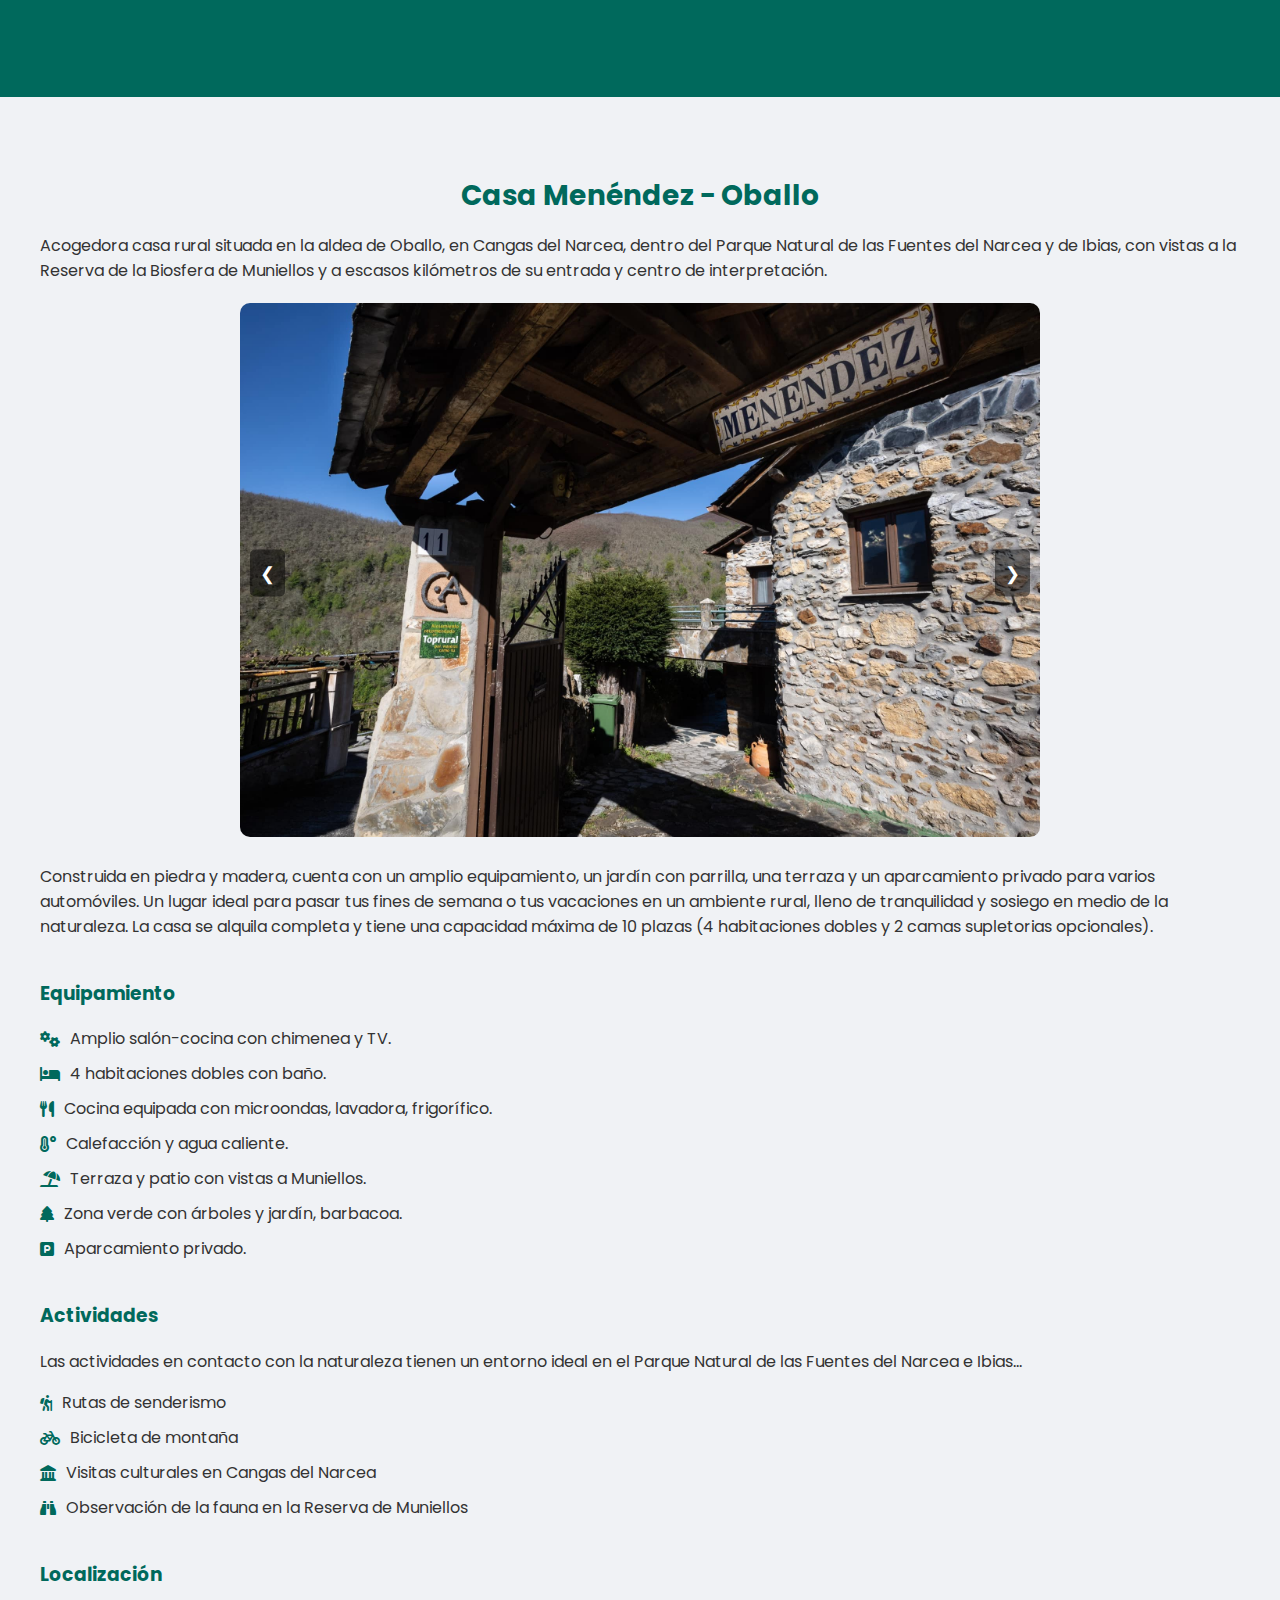
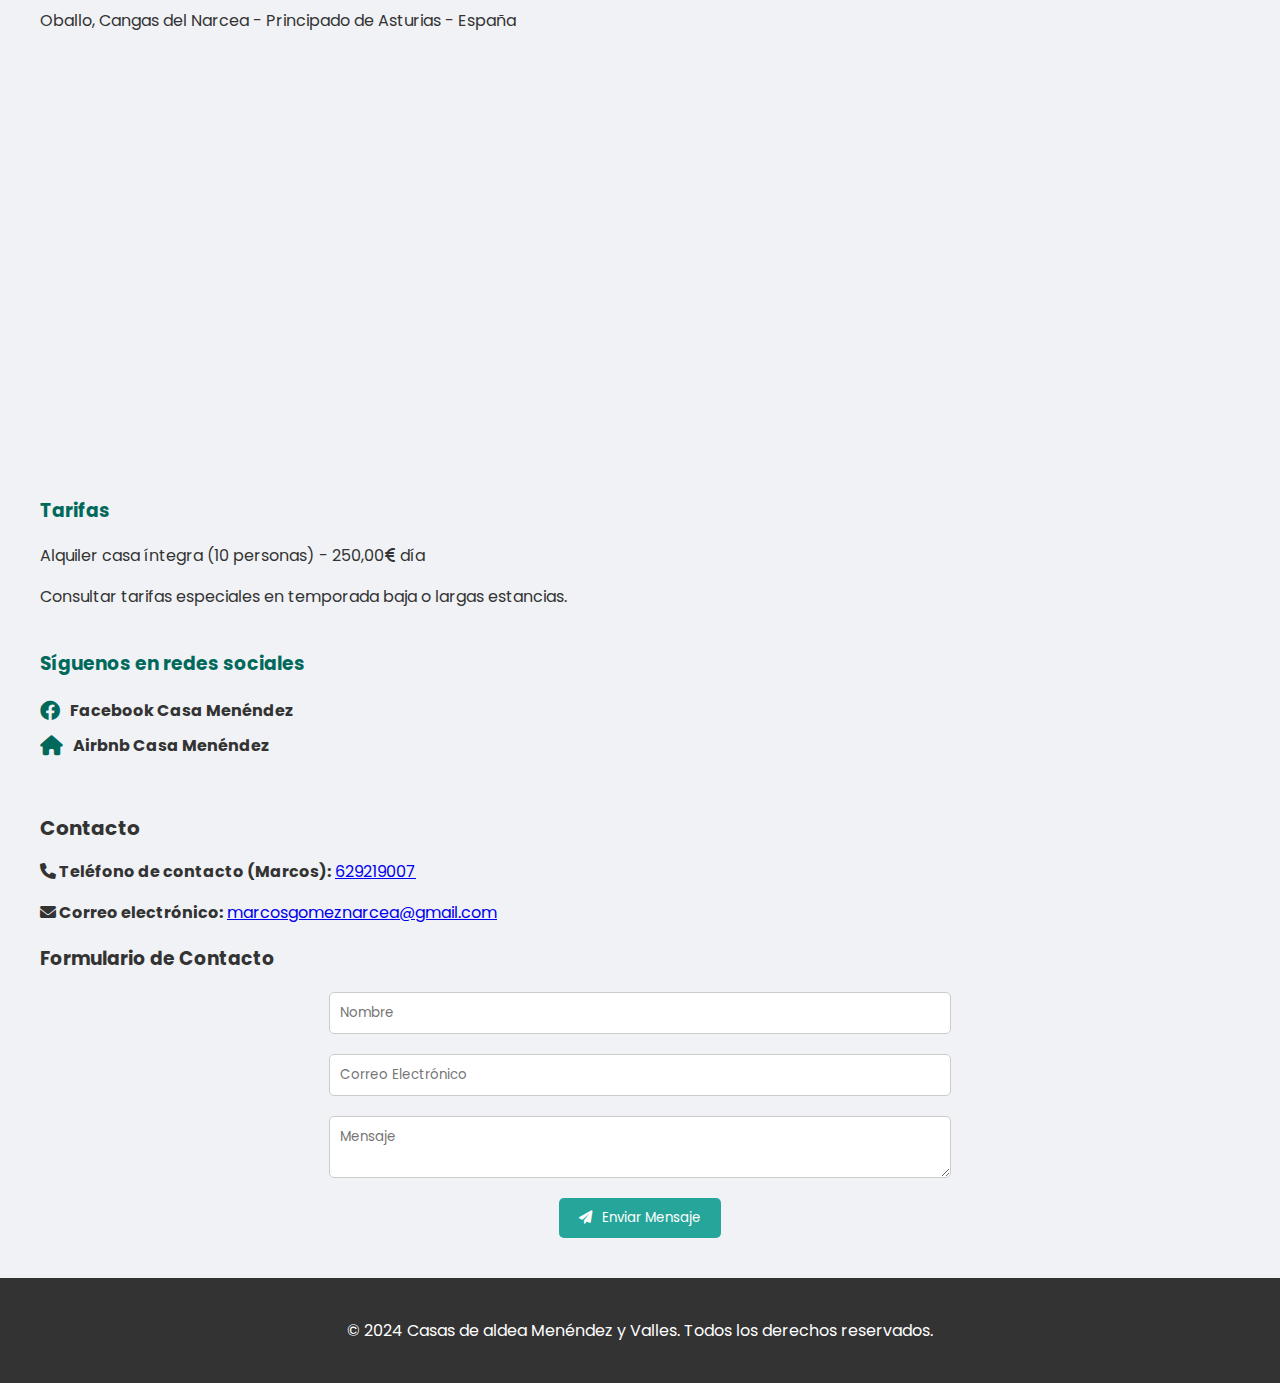
==== commit 47b7e651: "Final version" ====
--- a/content.html
+++ b/content.html
@@ -16,6 +16,10 @@
 
 <body>
     <header>
+        <video autoplay muted loop id="header-video">
+            <source src="fondo.mp4" type="video/mp4">
+            Your browser does not support the video tag.
+        </video>
         <div class="container">
             <div class="logo-container">
                 <h1>Casas de aldea Menéndez y Valles</h1>
--- a/css/styles.css
+++ b/css/styles.css
@@ -333,6 +333,10 @@
         flex-direction: column;
         align-items: flex-start;
     }
+    header nav {
+        position: fixed;
+        padding-top: 27%;
+    }
 
     header nav ul {
         display: none;
@@ -378,4 +382,66 @@
         flex-direction: column;
         align-items: flex-start;
     }
+}
+
+@keyframes fadeInLeft {
+    0% {
+        opacity: 0;
+        transform: translateX(-100px) scale(0.8);
+    }
+    100% {
+        opacity: 1;
+        transform: translateX(0) scale(1);
+    }
+}
+
+.logo-container h1 {
+    animation: fadeInLeft 1.5s ease-in-out forwards;
+    opacity: 0; /* Inicia la animación con el texto invisible */
+}
+
+@media (max-width: 768px) {
+    .logo-container h1 {
+        font-size: 24px;
+        animation: fadeInLeft 1s ease-in-out forwards; /* Ajuste para dispositivos móviles */
+    }
+}
+
+@keyframes fadeInRight {
+    0% {
+        opacity: 0;
+        transform: translateX(100px) scale(0.8);
+    }
+    100% {
+        opacity: 1;
+        transform: translateX(0) scale(1);
+    }
+}
+
+.logo-container h2 {
+    animation: fadeInRight 1.5s ease-in-out forwards;
+    opacity: 0; /* Inicia la animación con el texto invisible */
+    animation-delay: 0.5s; /* Retardo para que aparezca después de 'Casas de aldea Menéndez' */
+}
+
+@media (max-width: 768px) {
+    .logo-container h2 {
+        font-size: 16px;
+        animation: fadeInRight 1s ease-in-out forwards;
+    }
+}
+
+/* Estilos para el video de fondo dentro del header */
+#header-video {
+    position: absolute;
+    top: 0;
+    left: 0;
+    width: 100%;
+    height: 100%;
+    object-fit: cover; /* Ajusta el video para cubrir todo el header */
+    z-index: -1; /* Coloca el video detrás del contenido del header */
+}
+
+header {
+    text-shadow: 2px 2px 4px rgba(0, 0, 0, 0.7);
 }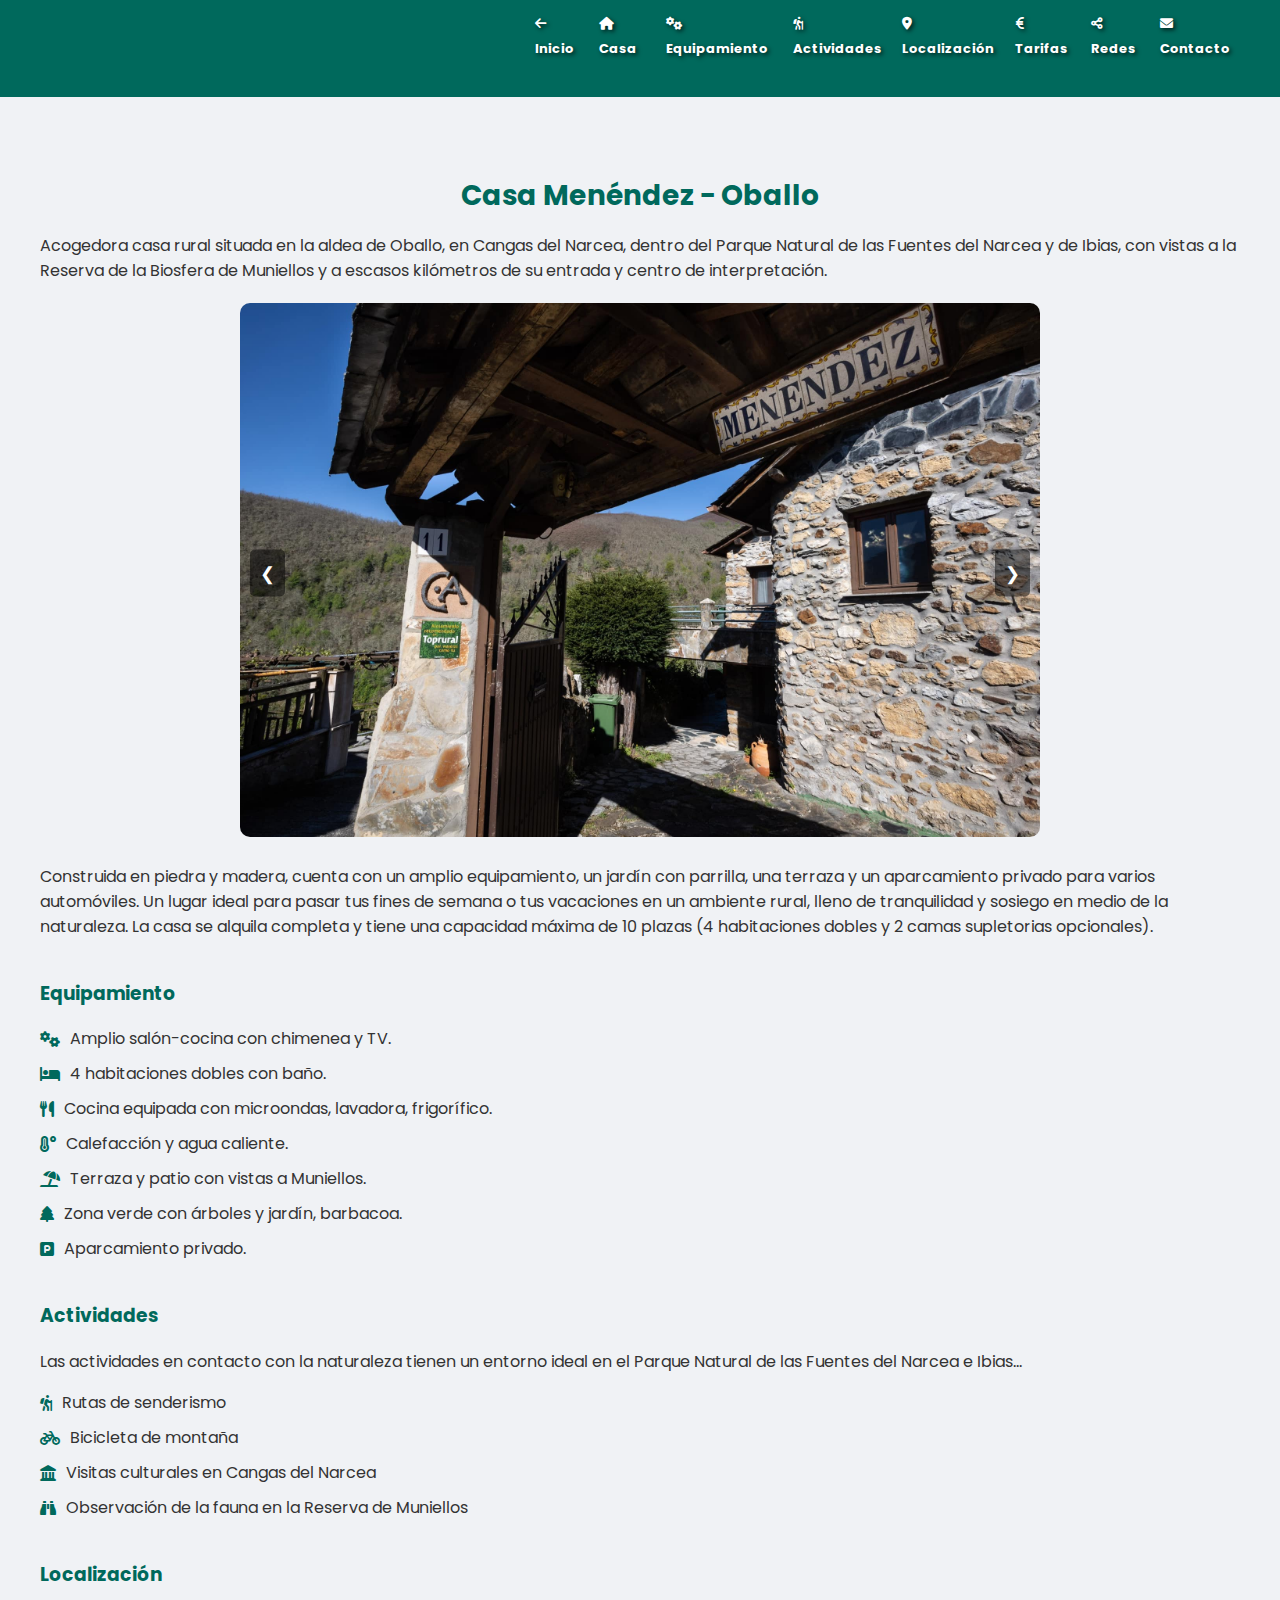
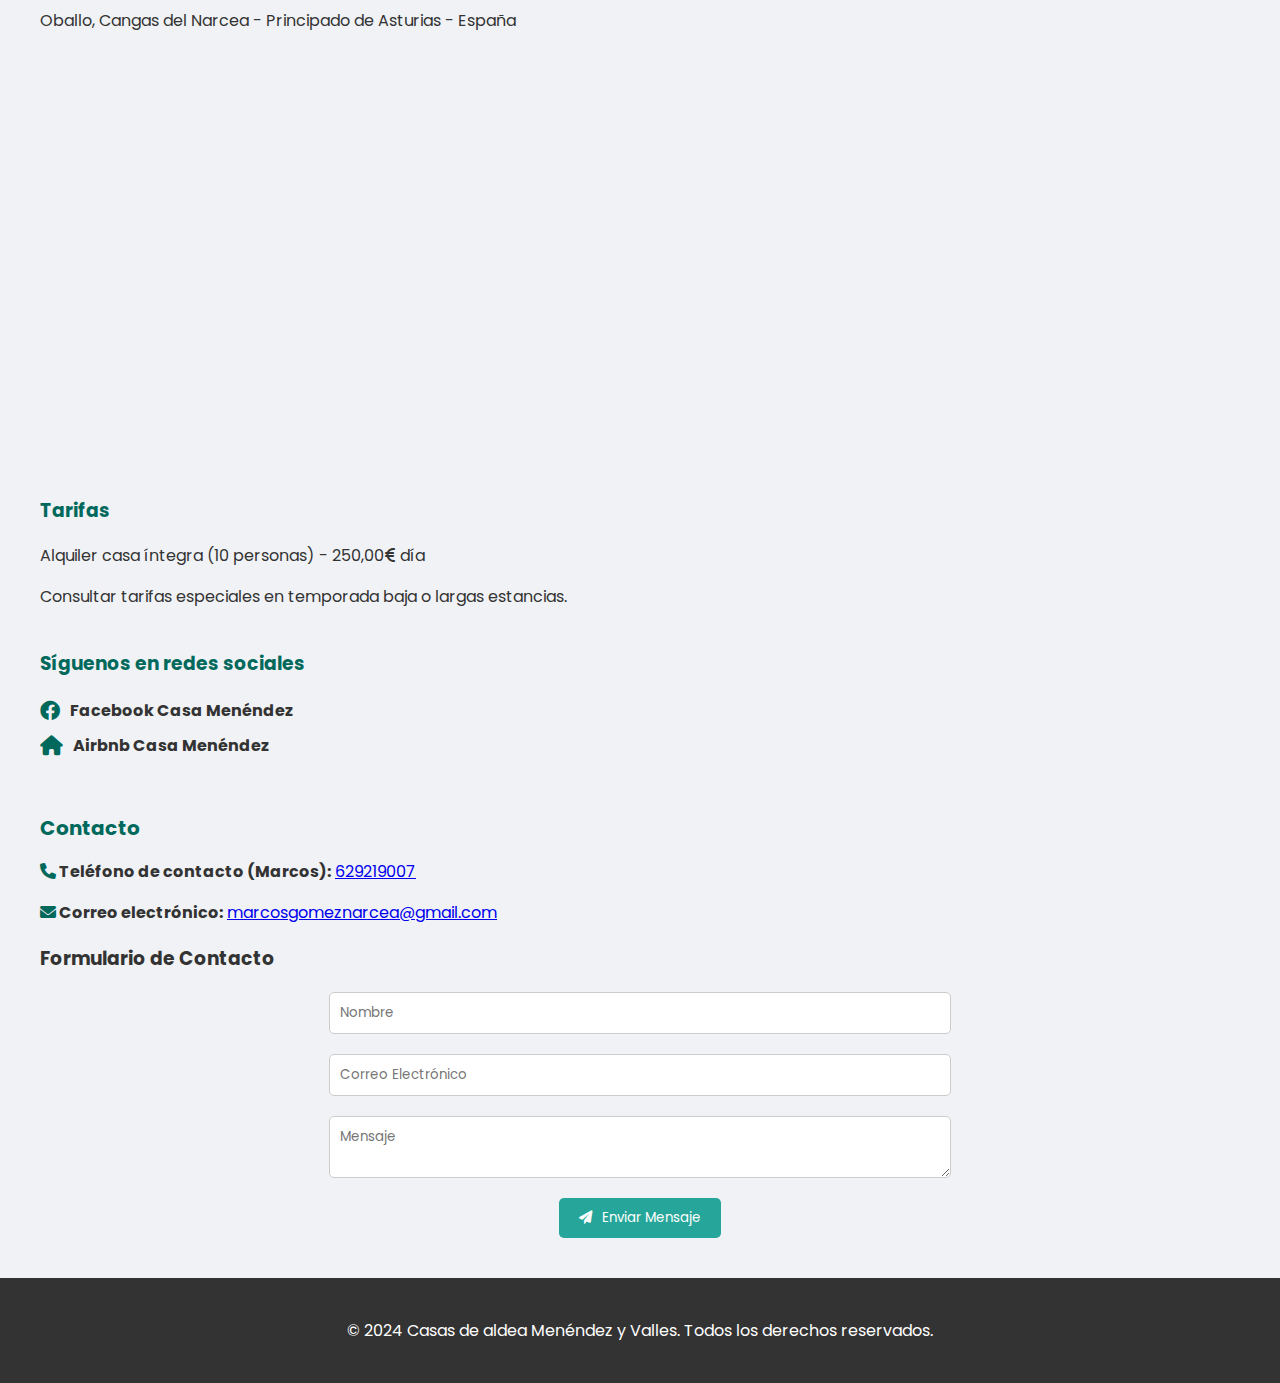
==== commit fbac3e60: "fix" ====
--- a/content.html
+++ b/content.html
@@ -17,7 +17,7 @@
 <body>
     <header>
         <video autoplay muted loop id="header-video">
-            <source src="fondo.mp4" type="video/mp4">
+            <source src="fondo.mp4" type="video/mp4" style="overflow:hidden">
             Your browser does not support the video tag.
         </video>
         <div class="container">
@@ -37,6 +37,7 @@
             </nav>
         </div>
     </header>
+    
 
     <main>
         <!-- Sección Casa Menéndez -->
--- a/css/styles.css
+++ b/css/styles.css
@@ -328,6 +328,7 @@
     .mobile-menu {
         display: flex;
     }
+    
 
     header .container {
         flex-direction: column;
@@ -444,4 +445,34 @@
 
 header {
     text-shadow: 2px 2px 4px rgba(0, 0, 0, 0.7);
-}+}
+
+#contacto .container h2 {
+    color: #00695c;
+}
+
+#contacto .container p i{
+    color: #00695c;
+}
+
+.video-container {
+    position: fixed; /* Cambia de absolute a fixed para que el video se mantenga en su lugar */
+    top: 0;
+    left: 0;
+    height: 100%;
+    width: 100%;
+    overflow: hidden;
+    z-index: -1;
+    pointer-events: none; /* Asegura que no se pueda interactuar con el video */
+}
+
+.video-container video {
+    position: absolute;
+    top: 50%;
+    left: 50%;
+    min-width: 100%;
+    min-height: 100%;
+    width: auto;
+    height: auto;
+    transform: translate(-50%, -50%);
+    object-fit: cover;
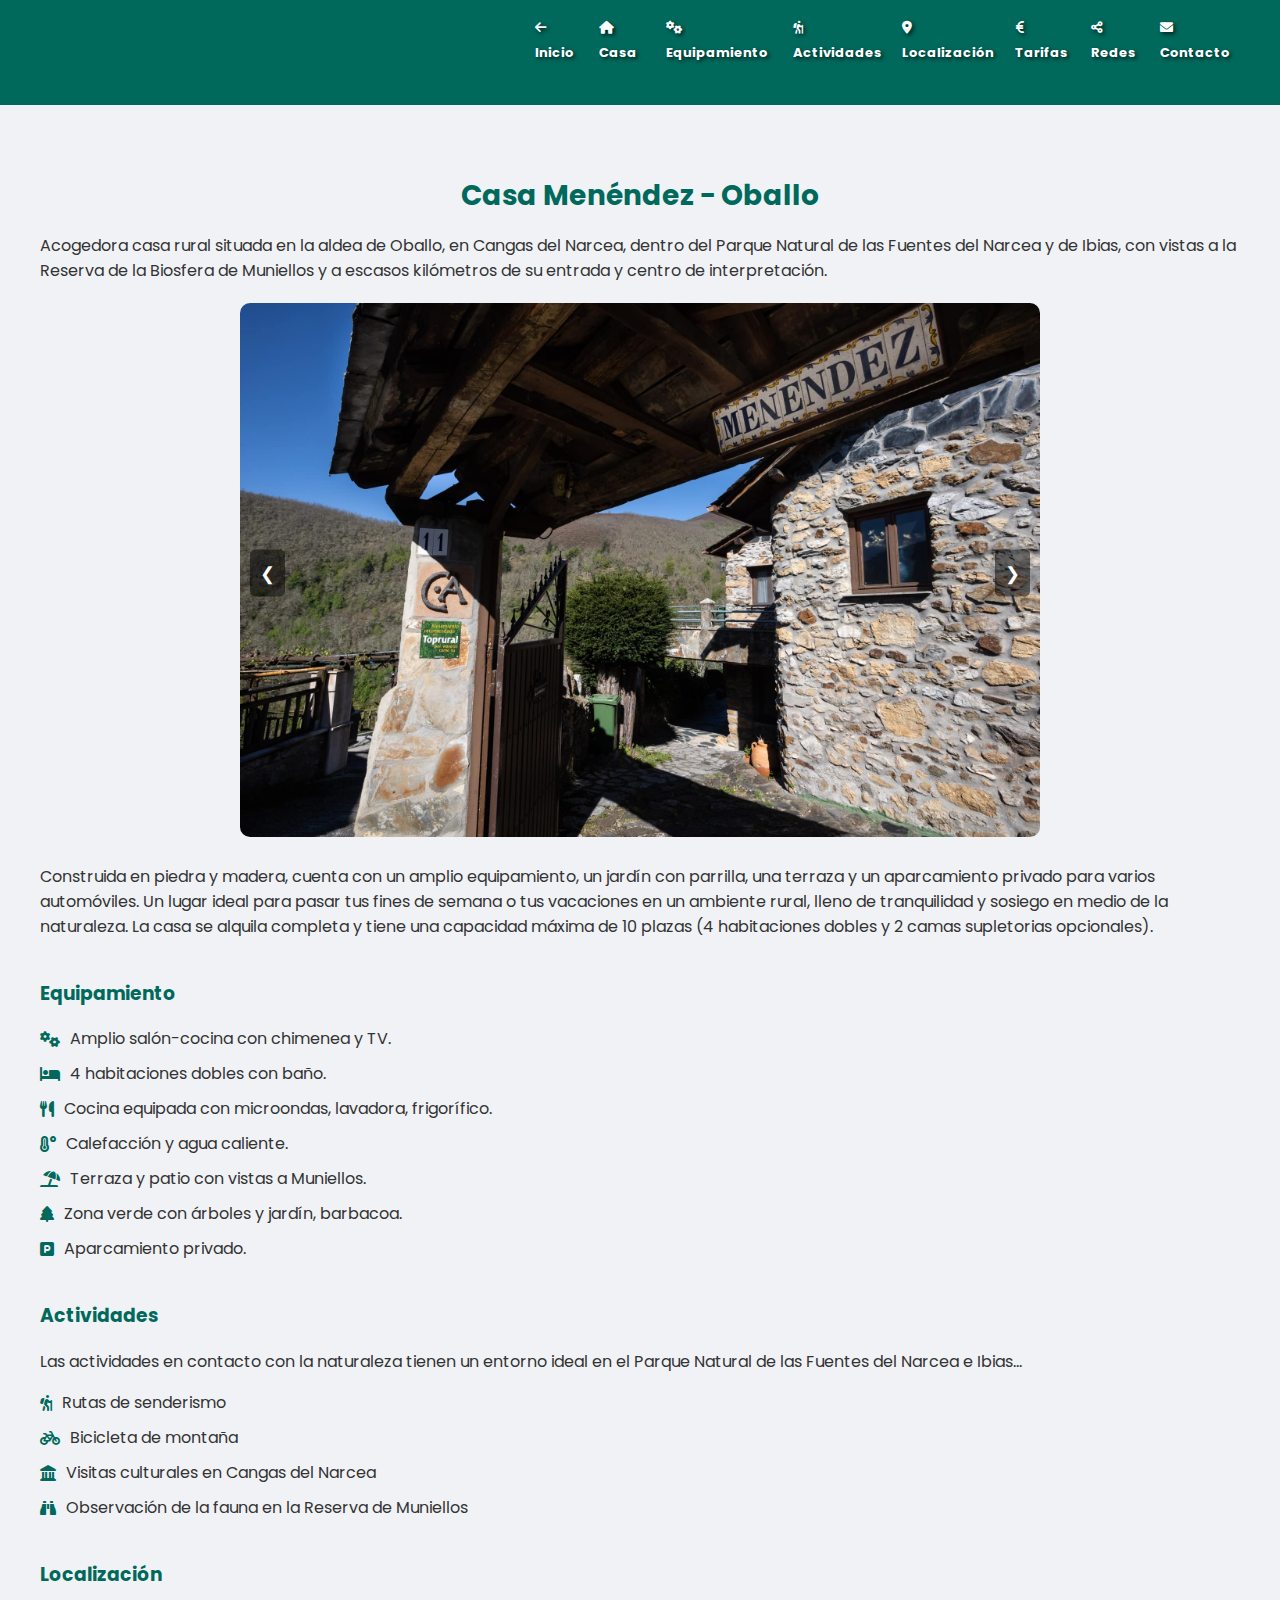
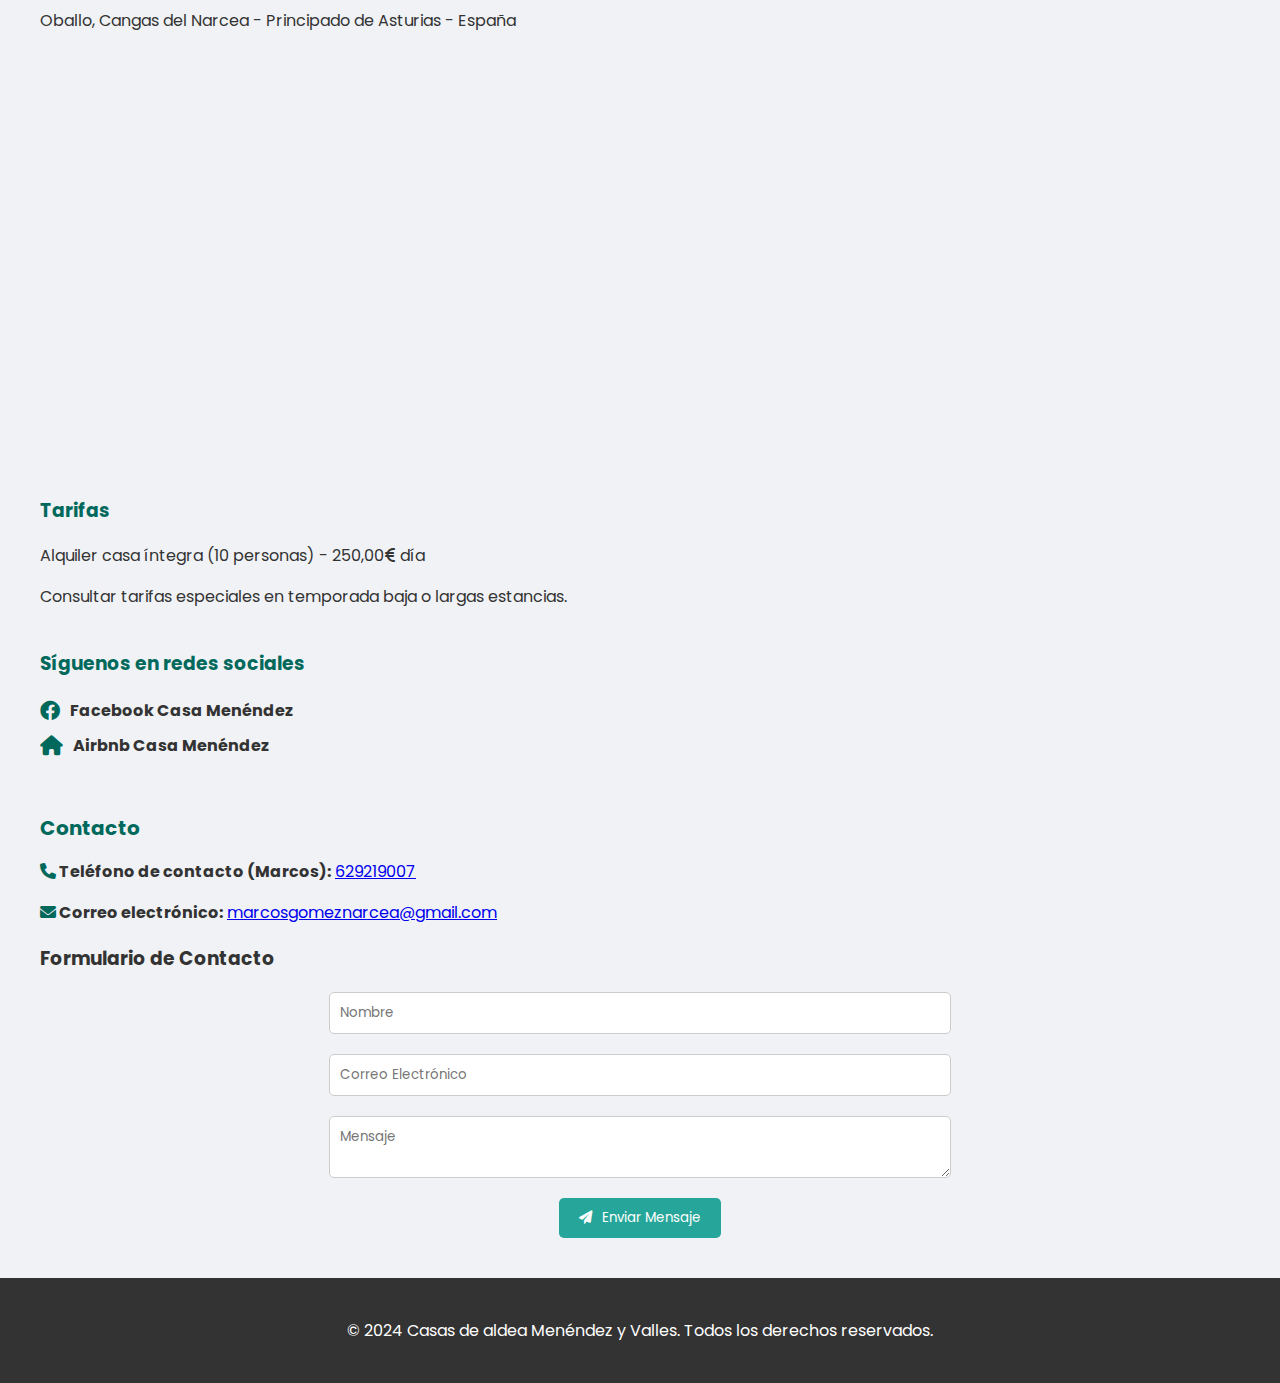
==== commit 2273215b: "fix" ====
--- a/content.html
+++ b/content.html
@@ -16,8 +16,8 @@
 
 <body>
     <header>
-        <video autoplay muted loop id="header-video">
-            <source src="fondo.mp4" type="video/mp4" style="overflow:hidden">
+        <video autoplay muted loop id="header-video" webkit-playsinline playsinline>
+            <source src="/fondo.mp4" type="video/mp4" style="overflow:hidden">
             Your browser does not support the video tag.
         </video>
         <div class="container">
--- a/css/styles.css
+++ b/css/styles.css
@@ -17,7 +17,7 @@
 header {
     background-color: #00695c;
     color: white;
-    padding: 5px 0; /* Reducido el padding superior e inferior */
+    padding: 9px 0; /* Reducido el padding superior e inferior */
     position: fixed;
     width: 100%;
     top: 0;
@@ -329,6 +329,9 @@
         display: flex;
     }
     
+    header {
+        padding: 2px 0; /* Reducido el padding superior e inferior */
+    }
 
     header .container {
         flex-direction: column;
